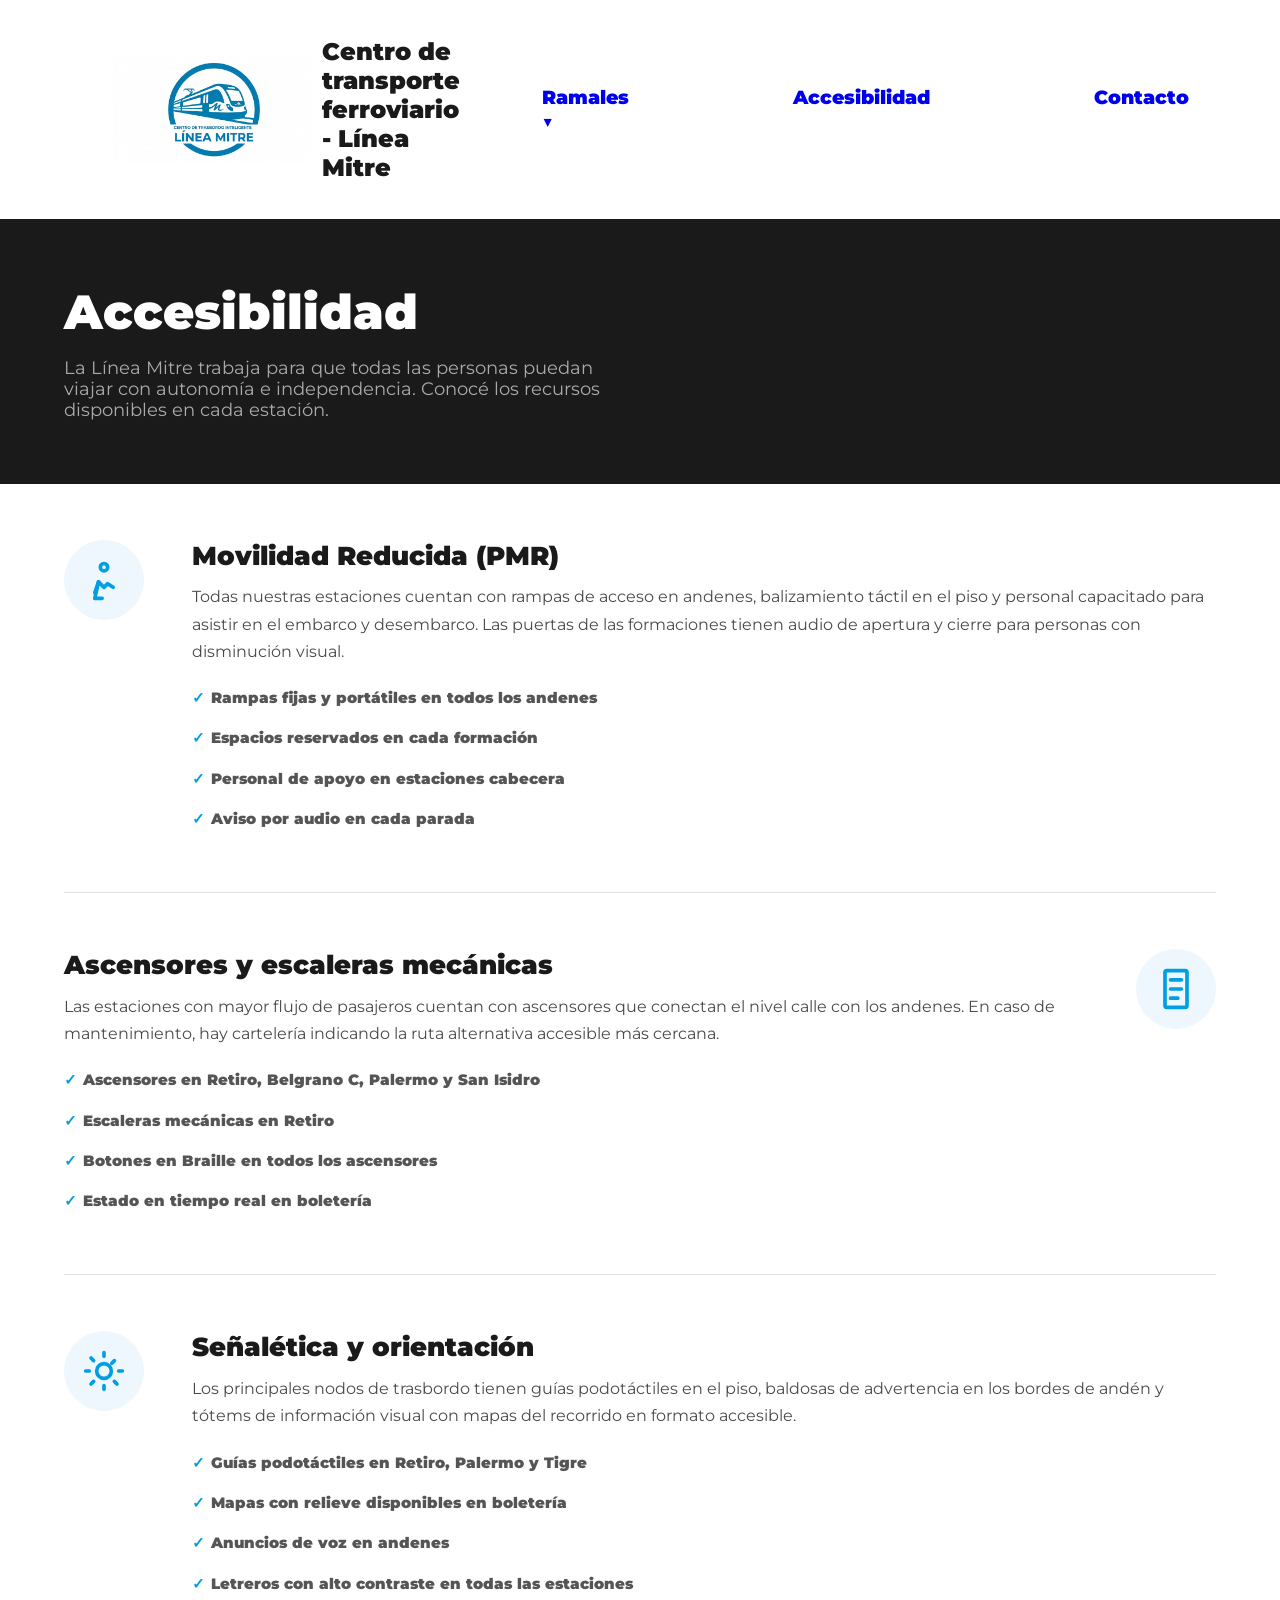
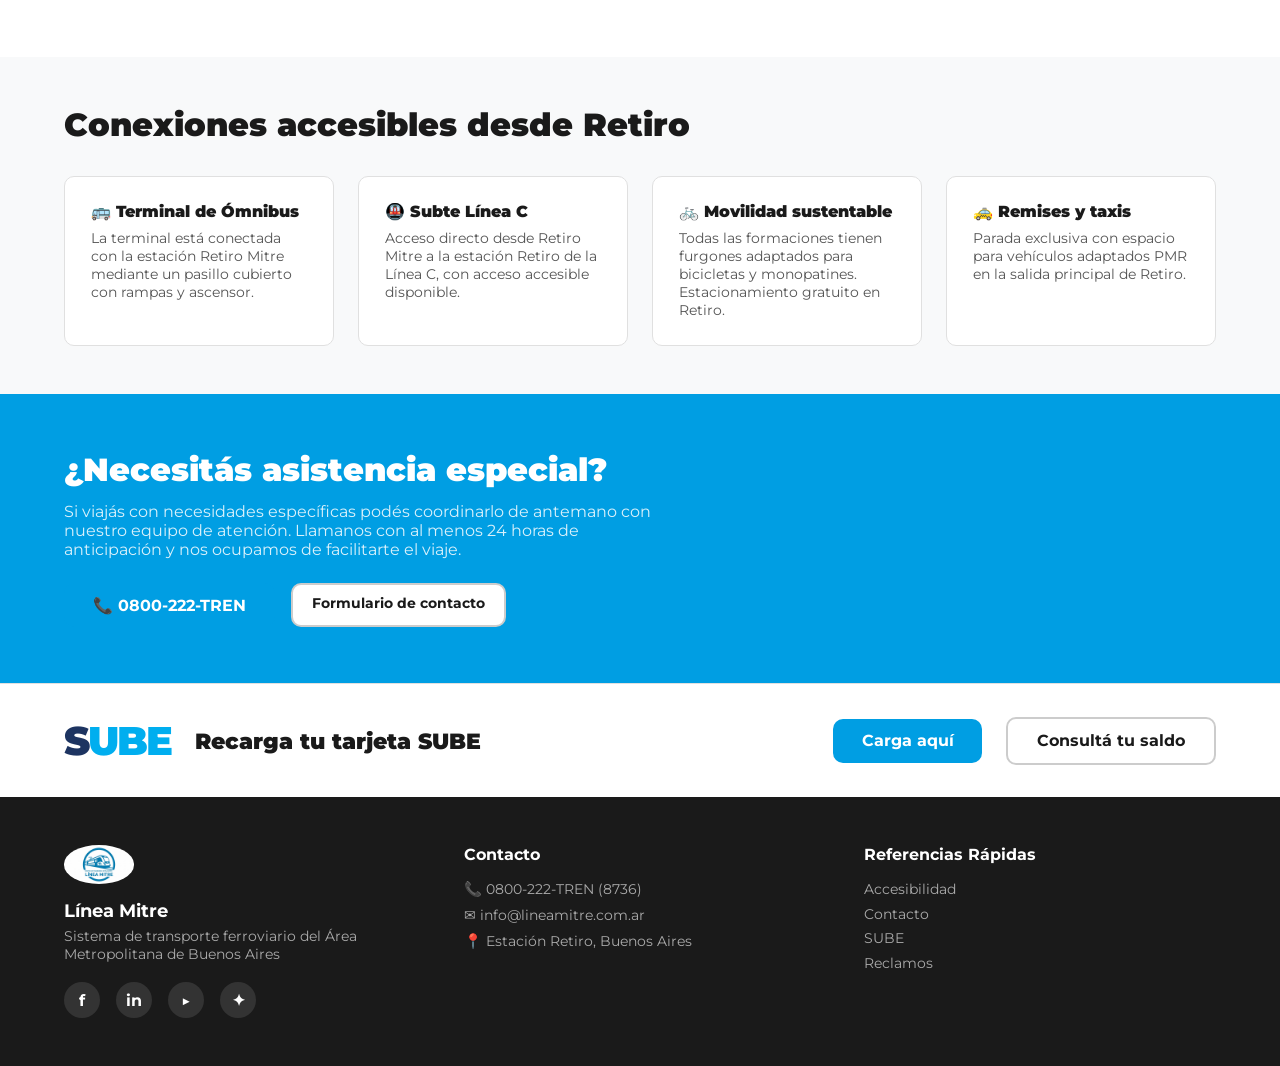
==== accesibilidad.html @ 97e93149 "Add files via upload" ====
<!DOCTYPE html>
<html lang="es">
<head>
    <meta charset="UTF-8">
    <meta name="viewport" content="width=device-width, initial-scale=1.0">
    <link rel="stylesheet" href="css/styles.css">
    <title>Accesibilidad - Línea Mitre</title>
</head>
<body>
    <header>
        <nav>
            <img id="img1" src="img/Gemini_Generated_Image_.png" alt="Línea Mitre">
            <h1>Centro de transporte ferroviario - Línea Mitre</h1>
            <ul>
                <li class="dropdown">
                    <a href="#" class="dropbtn">Ramales ▼</a>
                    <div class="dropdown-content">
                        <a href="https://facubrito.github.io/sitio_tren/#inicio">José León Suárez</a>
                        <a href="ramal-capilla.html">Capilla del Señor</a>
                        <a href="https://rafaelmontanerpt.github.io/ramal-zarate.html">Zárate</a>
                        <a href="https://crossiuade.github.io/ramalbartolomemitre/index.html">Bartolomé Mitre</a>
                        <a href="https://katydweb.github.io/Ramal_Tigre/" target="_blank">Tigre</a>
                    </div>
                </li>
                <li><a href="accesibilidad.html">Accesibilidad</a></li>
                <li><a href="contacto.html">Contacto</a></li>
                <li id="SUBE"><a href="sube.html">SUBE</a></li>
            </ul>
        </nav>
    </header>

    <main>
        <section id="acc-hero">
            <div id="acc-hero-inner">
                <h1>Accesibilidad</h1>
                <p>La Línea Mitre trabaja para que todas las personas puedan viajar con autonomía e independencia. Conocé los recursos disponibles en cada estación.</p>
            </div>
        </section>

        <section id="acc-destacados">
            <div class="acc-item">
                <div class="acc-icono-grande">
                    <svg viewBox="0 0 24 24" fill="none" stroke="#009EE3" stroke-width="2" stroke-linecap="round" stroke-linejoin="round">
                        <circle cx="12" cy="5" r="2"/>
                        <path d="M7 22l2-9 3 3 2-2 3 2"/>
                        <path d="M9 13l-2 6"/>
                        <path d="M7 22h4"/>
                    </svg>
                </div>
                <div class="acc-item-texto">
                    <h2>Movilidad Reducida (PMR)</h2>
                    <p>Todas nuestras estaciones cuentan con rampas de acceso en andenes, balizamiento táctil en el piso y personal capacitado para asistir en el embarco y desembarco. Las puertas de las formaciones tienen audio de apertura y cierre para personas con disminución visual.</p>
                    <ul class="acc-lista">
                        <li>Rampas fijas y portátiles en todos los andenes</li>
                        <li>Espacios reservados en cada formación</li>
                        <li>Personal de apoyo en estaciones cabecera</li>
                        <li>Aviso por audio en cada parada</li>
                    </ul>
                </div>
            </div>

            <div class="acc-item invertido">
                <div class="acc-icono-grande">
                    <svg viewBox="0 0 24 24" fill="none" stroke="#009EE3" stroke-width="2" stroke-linecap="round" stroke-linejoin="round">
                        <rect x="6" y="2" width="12" height="20" rx="1"/>
                        <path d="M9 7h6M9 12h6M9 17h4"/>
                    </svg>
                </div>
                <div class="acc-item-texto">
                    <h2>Ascensores y escaleras mecánicas</h2>
                    <p>Las estaciones con mayor flujo de pasajeros cuentan con ascensores que conectan el nivel calle con los andenes. En caso de mantenimiento, hay cartelería indicando la ruta alternativa accesible más cercana.</p>
                    <ul class="acc-lista">
                        <li>Ascensores en Retiro, Belgrano C, Palermo y San Isidro</li>
                        <li>Escaleras mecánicas en Retiro</li>
                        <li>Botones en Braille en todos los ascensores</li>
                        <li>Estado en tiempo real en boletería</li>
                    </ul>
                </div>
            </div>

            <div class="acc-item">
                <div class="acc-icono-grande">
                    <svg viewBox="0 0 24 24" fill="none" stroke="#009EE3" stroke-width="2" stroke-linecap="round" stroke-linejoin="round">
                        <path d="M2 12h2M20 12h2M12 2v2M12 20v2"/>
                        <circle cx="12" cy="12" r="4"/>
                        <path d="M4.93 4.93l1.41 1.41M17.66 17.66l1.41 1.41M17.66 6.34l-1.41 1.41M4.93 19.07l1.41-1.41"/>
                    </svg>
                </div>
                <div class="acc-item-texto">
                    <h2>Señalética y orientación</h2>
                    <p>Los principales nodos de trasbordo tienen guías podotáctiles en el piso, baldosas de advertencia en los bordes de andén y tótems de información visual con mapas del recorrido en formato accesible.</p>
                    <ul class="acc-lista">
                        <li>Guías podotáctiles en Retiro, Palermo y Tigre</li>
                        <li>Mapas con relieve disponibles en boletería</li>
                        <li>Anuncios de voz en andenes</li>
                        <li>Letreros con alto contraste en todas las estaciones</li>
                    </ul>
                </div>
            </div>
        </section>

        <section id="conexiones" style="background:#F8F9FA;padding:3rem 4rem">
            <h2 style="margin-bottom:2rem">Conexiones accesibles desde Retiro</h2>
            <div class="conexiones-grid">
                <div class="conexion-card">
                    <h3>🚌 Terminal de Ómnibus</h3>
                    <p>La terminal está conectada con la estación Retiro Mitre mediante un pasillo cubierto con rampas y ascensor.</p>
                </div>
                <div class="conexion-card">
                    <h3>🚇 Subte Línea C</h3>
                    <p>Acceso directo desde Retiro Mitre a la estación Retiro de la Línea C, con acceso accesible disponible.</p>
                </div>
                <div class="conexion-card">
                    <h3>🚲 Movilidad sustentable</h3>
                    <p>Todas las formaciones tienen furgones adaptados para bicicletas y monopatines. Estacionamiento gratuito en Retiro.</p>
                </div>
                <div class="conexion-card">
                    <h3>🚕 Remises y taxis</h3>
                    <p>Parada exclusiva con espacio para vehículos adaptados PMR en la salida principal de Retiro.</p>
                </div>
            </div>
        </section>

        <section id="acc-contacto">
            <h2>¿Necesitás asistencia especial?</h2>
            <p>Si viajás con necesidades específicas podés coordinarlo de antemano con nuestro equipo de atención. Llamanos con al menos 24 horas de anticipación y nos ocupamos de facilitarte el viaje.</p>
            <div style="display:flex;gap:1rem;margin-top:1.5rem;flex-wrap:wrap">
                <a href="tel:08002228736" class="btn-sube-carga">📞 0800-222-TREN</a>
                <a href="contacto.html" class="btn-outline">Formulario de contacto</a>
            </div>
        </section>
    </main>

    <section id="banner-sube">
        <p id="sube-logo-text"><span>S</span>UBE</p>
        <p id="banner-sube-titulo">Recarga tu tarjeta SUBE</p>
        <a href="sube.html" class="btn-sube-carga">Carga aquí</a>
        <a href="sube.html" class="btn-sube-saldo">Consultá tu saldo</a>
    </section>

    <footer id="footer-dark">
        <div id="footer-marca">
            <img id="footer-logo" src="img/Gemini_Generated_Image_.png" alt="Línea Mitre">
            <p><strong>Línea Mitre</strong></p>
            <p>Sistema de transporte ferroviario del Área Metropolitana de Buenos Aires</p>
            <div id="footer-social">
                <a href="#" aria-label="Facebook">f</a>
                <a href="#" aria-label="LinkedIn">in</a>
                <a href="#" aria-label="YouTube">▶</a>
                <a href="#" aria-label="Instagram">✦</a>
            </div>
        </div>
        <div class="footer-col-dark">
            <h4>Contacto</h4>
            <p>📞 0800-222-TREN (8736)</p>
            <p>✉ info@lineamitre.com.ar</p>
            <p>📍 Estación Retiro, Buenos Aires</p>
        </div>
        <div class="footer-col-dark">
            <h4>Referencias Rápidas</h4>
            <a href="accesibilidad.html">Accesibilidad</a>
            <a href="contacto.html">Contacto</a>
            <a href="sube.html">SUBE</a>
            <a href="contacto.html">Reclamos</a>
        </div>
    </footer>
    <script src="JS/nav.js"></script>
</body>
</html>
---- css/styles.css ----
@import url('https://fonts.googleapis.com/css2?family=Montserrat:wght@400;500;700;900&display=swap');

* {
    margin: 0;
    padding: 0;
    box-sizing: border-box;
}

header {
    margin: 0;
    padding: 0;
}

:root {
    --azul-sube: #009EE3;
    --fondo-tarjetas: #F8F9FA;
    --texto-titulos: #1A1A1A;
    --texto-parrafos: #4A4A4A;
    --verde-alerta: #00C853;
}

body {
    font-family: 'Montserrat', sans-serif;
    color: var(--texto-parrafos);
    background-color: #FFFFFF;
}

h1, h2, h3 {
    color: var(--texto-titulos);
    font-weight: 900;
}

h1 {
    font-size: 4rem;
}

h2 {
    font-size: 2rem;
}

h3 {
    font-size: 1.3rem;
}

nav {
    display: flex;
    justify-content: space-between;
    align-items: center;
    padding: 1.8rem 4rem;
}

nav h1, ul, li, a {
    display: flex;
    list-style: none;
    text-decoration: none;
    gap: 2rem;
    padding: 0.5rem;
    font-weight: 990;
    font-size: 1.2rem;
    margin-right: 50px;
}

nav h1 {
    font-size: 1.5rem;
}

#img1 {
    margin-left: 50px;
    width: 200px;
    height: auto;
}

#SUBE a {
    text-decoration: none;
    list-style: none;
    border-radius: 10px;
    background-color: #009EE3;
    color: white;
}

#inicio1 {
    display: flex;
    flex-wrap: wrap;
    justify-content: center;
    text-align: center;
    padding: 1.5rem 4rem;
    gap: 10px;
}

#destinos1 {
    display: flex;
    flex-wrap: wrap;
    justify-content: center;
    text-align: center;
    padding: 1.5rem 4rem;
    gap: 10px;
}

.carrusel1 img {
    position: relative;
    height: 500px;
    max-width: 700px;
    margin: 0 auto;
    border-radius: 10px;
}

.carrusel1 .img {
    display: none;
    width: 100%;
    height: 500px;
    object-fit: cover;
}

.carrusel1 .act {
    display: block;
}

.previo {
    left: 0;
}

.siguiente {
    right: 0;
}

table {
    width: 100%;
    border-collapse: collapse;
    margin: 20px 0;
}

th, td {
    padding: 12px 15px;
    text-align: left;
    border-bottom: 1px solid #e0e0e0;
}

th {
    background-color: var(--azul-sube);
    color: white;
}

.badge-pico {
    background-color: var(--verde-alerta);
    color: white;
    padding: 4px 12px;
    border-radius: 20px;
    font-size: 14px;
    font-weight: bold;
    display: inline-block;
}

.badge-valle {
    background-color: #0077b6;
    color: white;
    padding: 4px 12px;
    border-radius: 20px;
    font-size: 14px;
    font-weight: bold;
    display: inline-block;
}

#frecuencias {
    display: flex;
    flex-wrap: wrap;
    justify-content: center;
    text-align: center;
}

#frecuencias table {
    overflow: hidden;
    border-radius: 30px;
    border-width: 20px;
    margin: 2rem 4rem;
}

#hero {
    text-align: center;
    padding: 2.5rem 4rem 1.5rem;
}

#hero p {
    font-size: 1.1rem;
    color: var(--texto-parrafos);
    margin: 1rem auto 0;
    max-width: 600px;
}

#hero-img {
    position: relative;
    margin-top: 1.5rem;
}

#hero-img img {
    width: 100%;
    max-height: 500px;
    object-fit: cover;
    border-radius: 20px;
    display: block;
}

#btn-horarios {
    position: absolute;
    top: 50%;
    left: 50%;
    transform: translate(-50%, -50%);
    background-color: var(--azul-sube);
    color: white;
    border: none;
    border-radius: 10px;
    padding: 1rem 2.5rem;
    font-family: 'Montserrat', sans-serif;
    font-size: 1rem;
    font-weight: 900;
    letter-spacing: 2px;
    cursor: pointer;
}

#estado {
    padding: 3rem 4rem;
}

#estado h2 {
    margin-bottom: 1.5rem;
}

#tarjetas-estado {
    display: flex;
    gap: 2rem;
    flex-wrap: wrap;
}

.tarjeta-ramal {
    flex: 1;
    min-width: 200px;
    background-color: var(--fondo-tarjetas);
    border-radius: 10px;
    overflow: hidden;
    padding-bottom: 1.2rem;
    text-align: center;
}

.tarjeta-ramal img {
    width: 100%;
    height: 220px;
    object-fit: cover;
    display: block;
}

.tarjeta-ramal p {
    margin: 0.8rem 0 0.4rem;
    font-weight: 700;
    color: var(--texto-titulos);
    font-size: 1rem;
}

.badge-operativo {
    color: var(--verde-alerta);
    font-weight: 700;
    font-size: 0.9rem;
}

#accesibilidad {
    background-color: var(--fondo-tarjetas);
    display: flex;
    justify-content: space-between;
    align-items: center;
    padding: 3rem 4rem;
    gap: 3rem;
    flex-wrap: wrap;
}

#acc-texto {
    flex: 1;
    min-width: 300px;
}

#acc-texto h2 {
    margin-bottom: 1.5rem;
}

#acc-texto h4 {
    margin-top: 1.2rem;
    margin-bottom: 0.3rem;
    font-weight: 700;
    color: var(--texto-titulos);
    font-size: 1rem;
}

#acc-botones {
    display: flex;
    gap: 1rem;
    margin-top: 1.5rem;
    flex-wrap: wrap;
}

.btn-outline {
    border: 2px solid #CCCCCC;
    background-color: white;
    border-radius: 10px;
    padding: 0.6rem 1.2rem;
    font-family: 'Montserrat', sans-serif;
    font-size: 0.9rem;
    font-weight: 700;
    cursor: pointer;
    color: var(--texto-titulos);
}

#acc-img {
    display: flex;
    gap: 2rem;
    align-items: center;
    justify-content: center;
    flex: 1;
    min-width: 250px;
}

#acc-img img {
    width: 600px;
    height: auto;
    object-fit: contain;
}

#contacto-home {
    padding: 3rem 4rem;
}

#contacto-home h2 {
    margin-bottom: 2rem;
}

#contacto-grid {
    display: flex;
    gap: 2rem;
    flex-wrap: wrap;
}

#contacto-dir {
    flex: 1;
    min-width: 250px;
}

#contacto-dir p {
    margin-bottom: 0.5rem;
}

#mapa-retiro {
    width: 100%;
    height: 200px;
    object-fit: cover;
    border-radius: 10px;
    margin-top: 1rem;
    display: block;
}

#contacto-info {
    flex: 1;
    min-width: 250px;
}

#contacto-info p {
    margin-bottom: 0.5rem;
}

#telefonos-utiles {
    background-color: #FFD100;
    border-radius: 10px;
    padding: 1.2rem 1.5rem;
    margin-top: 1rem;
}

#telefonos-utiles h3 {
    margin-bottom: 0.8rem;
}

#telefonos-utiles table {
    border: none;
    margin: 0;
    width: 100%;
}

#telefonos-utiles td {
    border: none;
    padding: 0.25rem 0.5rem;
    background: none;
}

.num-emergencia {
    font-weight: 900;
    font-size: 1.1rem;
    color: var(--texto-titulos);
    width: 50px;
}

#banner-sube {
    display: flex;
    align-items: center;
    gap: 1.5rem;
    padding: 2rem 4rem;
    background-color: #FFFFFF;
    border-top: 1px solid #E0E0E0;
    flex-wrap: wrap;
}

#sube-logo-text {
    font-size: 2.5rem;
    font-weight: 900;
    letter-spacing: -2px;
    color: #00AEEF;
    margin-right: 0;
    padding: 0;
}

#sube-logo-text span {
    color: #1D3461;
}

#banner-sube-titulo {
    font-size: 1.4rem;
    font-weight: 900;
    color: var(--texto-titulos);
    flex: 1;
    margin-right: 0;
    padding: 0;
}

.btn-sube-carga {
    background-color: var(--azul-sube);
    color: white;
    text-decoration: none;
    padding: 0.8rem 1.8rem;
    border-radius: 10px;
    font-weight: 700;
    font-size: 1rem;
    margin-right: 0;
    display: inline-block;
}

.btn-sube-saldo {
    border: 2px solid #CCCCCC;
    color: var(--texto-titulos);
    text-decoration: none;
    padding: 0.8rem 1.8rem;
    border-radius: 10px;
    font-weight: 700;
    font-size: 1rem;
    margin-right: 0;
    display: inline-block;
}

#footer-dark {
    background-color: #1A1A1A;
    display: flex;
    gap: 3rem;
    padding: 3rem 4rem;
    flex-wrap: wrap;
}

#footer-marca {
    flex: 1;
    min-width: 200px;
}

#footer-logo {
    width: 70px;
    height: auto;
    border-radius: 50%;
    margin-bottom: 1rem;
    display: block;
}

#footer-marca p {
    color: #AAAAAA;
    margin-bottom: 0.4rem;
    font-size: 0.9rem;
    padding: 0;
    margin-right: 0;
}

#footer-marca strong {
    font-size: 1.1rem;
    color: white;
}

#footer-social {
    display: flex;
    gap: 1rem;
    margin-top: 1.2rem;
}

#footer-social a {
    color: white;
    font-weight: 700;
    text-decoration: none;
    font-size: 1rem;
    background-color: #333333;
    width: 36px;
    height: 36px;
    border-radius: 50%;
    display: flex;
    align-items: center;
    justify-content: center;
    margin-right: 0;
    padding: 0;
}

.footer-col-dark {
    flex: 1;
    min-width: 150px;
}

.footer-col-dark h4 {
    color: white;
    margin-bottom: 1rem;
    font-size: 1rem;
}

.footer-col-dark p {
    color: #AAAAAA;
    font-size: 0.9rem;
    margin-bottom: 0.5rem;
    padding: 0;
    margin-right: 0;
}

.footer-col-dark a {
    color: #AAAAAA;
    font-size: 0.9rem;
    text-decoration: none;
    display: block;
    margin-bottom: 0.4rem;
    font-weight: 400;
    margin-right: 0;
    padding: 0;
}

#contacto-header {
    text-align: center;
    padding: 2.5rem 4rem;
}

#contacto-header p {
    margin-top: 1rem;
    font-size: 1.1rem;
    color: var(--texto-parrafos);
    padding: 0;
    margin-right: 0;
}

#contacto-main {
    display: flex;
    gap: 2rem;
    padding: 2rem 4rem 3rem;
    flex-wrap: wrap;
    align-items: flex-start;
}

#form-col {
    flex: 1;
    min-width: 280px;
}

#form-col h2 {
    margin-bottom: 1.5rem;
}

#form-contacto {
    background-color: var(--fondo-tarjetas);
    border-radius: 10px;
    padding: 2rem;
}

#form-contacto label {
    display: block;
    font-size: 0.85rem;
    color: var(--texto-parrafos);
    margin-top: 1.2rem;
    margin-bottom: 0.4rem;
    font-weight: 500;
    padding: 0;
    margin-right: 0;
}

#form-contacto input,
#form-contacto select,
#form-contacto textarea {
    width: 100%;
    padding: 0.8rem 1rem;
    border: 1.5px solid #D0D0D0;
    border-radius: 10px;
    font-family: 'Montserrat', sans-serif;
    font-size: 1rem;
    color: var(--texto-parrafos);
    background-color: white;
    display: block;
    margin-right: 0;
}

#form-contacto textarea {
    height: 150px;
    resize: vertical;
}

#btn-enviar {
    width: 100%;
    background-color: var(--azul-sube);
    color: white;
    border: none;
    border-radius: 10px;
    padding: 1rem;
    font-family: 'Montserrat', sans-serif;
    font-size: 1rem;
    font-weight: 700;
    cursor: pointer;
    margin-top: 1.5rem;
}

#info-col {
    flex: 1;
    min-width: 280px;
    display: flex;
    flex-direction: column;
    gap: 1.2rem;
}

.tarjeta-contacto {
    background-color: var(--fondo-tarjetas);
    border-radius: 10px;
    padding: 1.5rem;
    display: flex;
    gap: 1rem;
    align-items: flex-start;
}

.icono-tarjeta {
    font-size: 1.8rem;
    flex-shrink: 0;
    padding: 0;
    margin-right: 0;
}

.tarjeta-contacto p {
    margin-bottom: 0.4rem;
    padding: 0;
    margin-right: 0;
}

#tel-principal {
    color: var(--azul-sube);
    font-size: 1.4rem;
    margin: 0.3rem 0;
}

#img-oficina {
    width: 100%;
    height: 180px;
    object-fit: cover;
    border-radius: 10px;
    margin-top: 1rem;
    display: block;
}

#telefonos-emergencia {
    background-color: #FFFDE7;
    border: 2px solid #FFD100;
    border-radius: 10px;
    padding: 1.5rem;
}

#telefonos-emergencia h3 {
    margin-bottom: 1rem;
}

#telefonos-emergencia table {
    border: none;
    margin: 0;
    width: 100%;
}

#telefonos-emergencia td {
    border: none;
    padding: 0.4rem 0.5rem;
    background: none;
}

#footer-light {
    padding: 3rem 4rem;
    border-top: 1px solid #E0E0E0;
}

#footer-cols {
    display: flex;
    gap: 2rem;
    flex-wrap: wrap;
    margin-bottom: 2rem;
}

.footer-col {
    flex: 1;
    min-width: 150px;
}

.footer-col h4 {
    font-size: 1rem;
    color: var(--texto-titulos);
    margin-bottom: 1rem;
}

.footer-col a {
    display: block;
    color: var(--texto-parrafos);
    text-decoration: none;
    font-size: 0.9rem;
    margin-bottom: 0.4rem;
    font-weight: 400;
    margin-right: 0;
    padding: 0;
}

#footer-copy {
    text-align: center;
    color: var(--texto-parrafos);
    font-size: 0.85rem;
    border-top: 1px solid #E0E0E0;
    padding-top: 1.5rem;
    padding-bottom: 0;
    margin-right: 0;
}

.tarjeta-oficina {
    width: 100%;
    margin-top: 1.5rem;
}

.tarjeta-oficina-header {
    display: flex;
    flex-direction: column;
    align-items: flex-start;
    margin-bottom: 1rem;
}

.icono-ubicacion {
    display: flex;
    justify-content: flex-start;
    margin-bottom: 0.5rem;
}

.icono-ubicacion svg {
    stroke: var(--azul-sube);
    width: 32px;
    height: 32px;
}

.texto-oficina h3 {
    font-size: 1.5rem;
    color: var(--texto-titulos);
    font-weight: 900;
    margin-bottom: 0.2rem;
}

.texto-oficina p {
    font-size: 1rem;
    color: #666666;
    margin: 0;
}

.img-oficina-card {
    width: 100%;
    height: 250px;
    border-radius: 12px;
    border: 1px solid #EAEAEA;
    display: block;
    box-shadow: 0 4px 12px rgba(0, 0, 0, 0.05);
}

.dropdown {
    position: relative;
}

.dropdown-content {
    display: none;
    position: absolute;
    top: 100%;
    left: 0;
    background-color: #FFFFFF;
    min-width: 220px;
    box-shadow: 0px 8px 16px rgba(0,0,0,0.1);
    border-radius: 10px;
    z-index: 1000;
    padding: 0 !important;
    margin: 0 !important;
    flex-direction: column;
}

.dropdown:hover .dropdown-content,
.dropdown.abierto .dropdown-content {
    display: flex;
}

nav .dropdown-content a {
    display: block !important;
    padding: 12px 20px !important;
    margin: 0 !important;
    font-size: 1rem !important;
    font-weight: 700 !important;
    color: var(--texto-parrafos) !important;
    border-bottom: 1px solid #F0F0F0;
    width: 100%;
    text-align: left;
}

nav .dropdown-content a:last-child {
    border-bottom: none;
}

nav .dropdown-content a:hover {
    background-color: #F8F9FA !important;
    color: var(--azul-sube) !important;
}

@media (max-width: 768px) {
    h1 { font-size: 2.2rem; }
    h2 { font-size: 1.8rem; }

    nav {
        flex-direction: column;
        padding: 1.5rem;
        text-align: center;
        gap: 1rem;
    }
    
    #img1 {
        margin-left: 0;
        margin: 0 auto; 
    }

    nav h1, ul, li, a {
        margin-right: 0; 
        gap: 1rem;
        justify-content: center;
    }

    ul {
        flex-wrap: wrap; 
    }

    #hero, #estado, #accesibilidad, #contacto-home, #banner-sube, #footer-dark, #contacto-header, #contacto-main {
        padding-left: 1.5rem;
        padding-right: 1.5rem;
        padding-top: 2rem;
        padding-bottom: 2rem;
    }

    #acc-img img {
        width: 100%; 
        max-width: 300px; 
    }

    #banner-sube {
        justify-content: center;
        text-align: center;
    }

    .btn-sube-carga, .btn-sube-saldo {
        width: 100%;
        text-align: center;
    }

    #footer-dark {
        text-align: center;
        gap: 2rem;
    }

    #footer-logo {
        margin: 0 auto 1rem; 
    }

    #footer-social {
        justify-content: center;
    }

    .dropdown-content {
        position: static;
        box-shadow: none;
        width: 100%;
        border: 1px solid #EAEAEA;
        margin-top: 10px !important;
    }
}
/* --- sube.html --- */

#sube-hero {
    background: linear-gradient(135deg, #009EE3 0%, #006aa8 100%);
    color: white;
    padding: 4rem;
    text-align: left;
}

#sube-hero-inner { max-width: 700px; }

#sube-hero h1 {
    color: white;
    font-size: 2.8rem;
    margin-bottom: 1rem;
}

#sube-hero p {
    color: rgba(255,255,255,.85);
    font-size: 1.1rem;
    max-width: 560px;
}

#sube-info, #sube-tarifas, #sube-obtener {
    padding: 3rem 4rem;
}

#sube-tarifas { background: #F8F9FA; }

#sube-info h2, #sube-tarifas h2, #sube-obtener h2 {
    margin-bottom: 2rem;
}

.sube-grid {
    display: flex;
    gap: 1.5rem;
    flex-wrap: wrap;
}

.sube-card {
    flex: 1;
    min-width: 200px;
    background: white;
    border: 1px solid #E0E0E0;
    border-radius: 10px;
    padding: 1.8rem;
}

#sube-tarifas .sube-card { background: white; }

.sube-icono {
    font-size: 2rem;
    margin-bottom: 0.8rem;
}

.sube-card h3 {
    font-size: 1rem;
    margin-bottom: 0.5rem;
    color: #1A1A1A;
}

.sube-card p { font-size: 0.92rem; color: #555; }

/* --- accesibilidad.html --- */

#acc-hero {
    background: #1A1A1A;
    color: white;
    padding: 4rem;
}

#acc-hero-inner { max-width: 700px; }

#acc-hero h1 {
    color: white;
    font-size: 3rem;
    margin-bottom: 1rem;
}

#acc-hero p {
    color: #AAAAAA;
    font-size: 1.1rem;
    max-width: 560px;
}

#acc-destacados {
    padding: 0 4rem;
}

.acc-item {
    display: flex;
    gap: 3rem;
    align-items: flex-start;
    padding: 3.5rem 0;
    border-bottom: 1px solid #E0E0E0;
}

.acc-item:last-child { border-bottom: none; }

.acc-item.invertido { flex-direction: row-reverse; }

.acc-icono-grande {
    width: 80px;
    height: 80px;
    flex-shrink: 0;
    background: #EEF7FD;
    border-radius: 50%;
    display: flex;
    align-items: center;
    justify-content: center;
    padding: 18px;
}

.acc-icono-grande svg { width: 100%; height: 100%; }

.acc-item-texto h2 { font-size: 1.6rem; margin-bottom: 0.8rem; }
.acc-item-texto p { color: #4A4A4A; line-height: 1.7; margin-bottom: 1rem; }

.acc-lista {
    list-style: none;
    display: flex;
    flex-direction: column;
    gap: 0.4rem;
    padding: 0;
}

.acc-lista li {
    font-size: 0.92rem;
    color: #555;
    padding-left: 1.2rem;
    position: relative;
}

.acc-lista li::before {
    content: '✓';
    position: absolute;
    left: 0;
    color: #009EE3;
    font-weight: 900;
}

.conexiones-grid {
    display: flex;
    gap: 1.5rem;
    flex-wrap: wrap;
}

.conexion-card {
    flex: 1;
    min-width: 200px;
    background: white;
    border-radius: 10px;
    padding: 1.6rem;
    border: 1px solid #E0E0E0;
}

.conexion-card h3 { font-size: 1rem; margin-bottom: 0.5rem; }
.conexion-card p { font-size: 0.9rem; color: #555; }

#acc-contacto {
    padding: 3.5rem 4rem;
    background: #009EE3;
    color: white;
}

#acc-contacto h2 { color: white; font-size: 2rem; margin-bottom: 0.8rem; }
#acc-contacto p { color: rgba(255,255,255,.85); max-width: 600px; font-size: 1rem; }

@media (max-width: 768px) {
    #sube-hero, #sube-info, #sube-tarifas, #sube-obtener,
    #acc-hero, #acc-destacados, #conexiones, #acc-contacto {
        padding-left: 1.5rem;
        padding-right: 1.5rem;
    }

    .acc-item, .acc-item.invertido { flex-direction: column; }
}
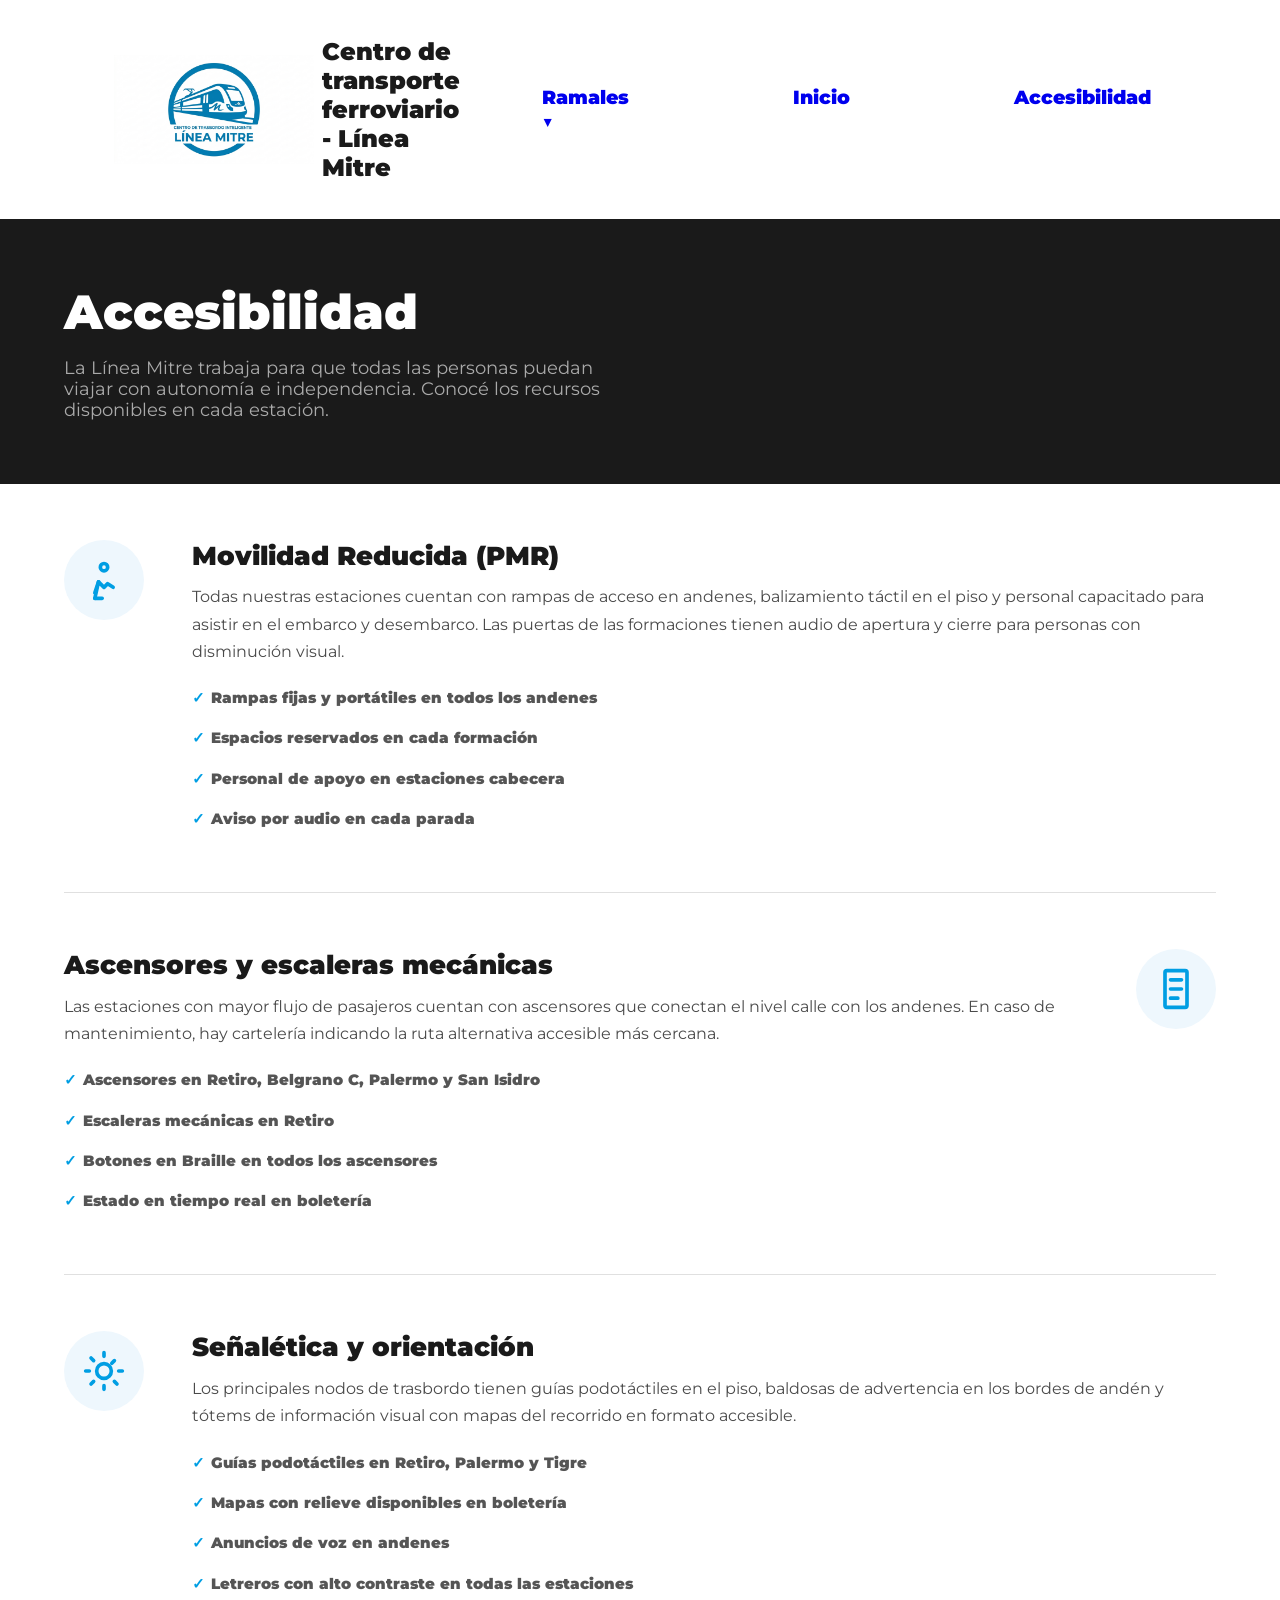
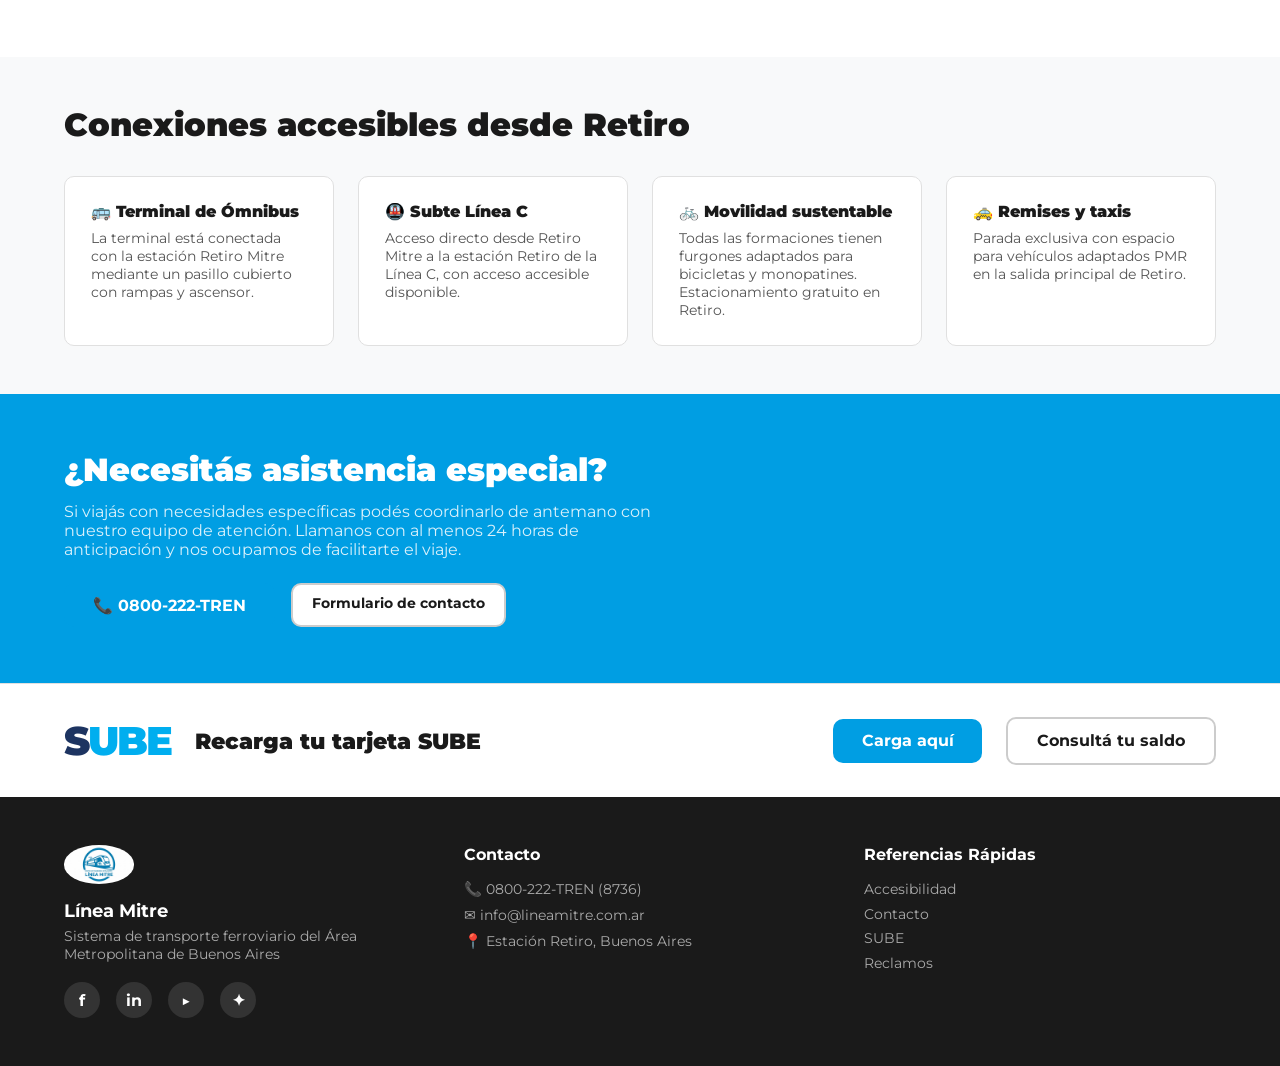
==== commit d063ea83: "Add files via upload" ====
--- a/accesibilidad.html
+++ b/accesibilidad.html
@@ -17,11 +17,12 @@
                     <div class="dropdown-content">
                         <a href="https://facubrito.github.io/sitio_tren/#inicio">José León Suárez</a>
                         <a href="ramal-capilla.html">Capilla del Señor</a>
-                        <a href="https://rafaelmontanerpt.github.io/ramal-zarate.html">Zárate</a>
+                        <a href="https://rafaelmontanerpt.github.io/RamalZarateTP/">Zárate</a>
                         <a href="https://crossiuade.github.io/ramalbartolomemitre/index.html">Bartolomé Mitre</a>
                         <a href="https://katydweb.github.io/Ramal_Tigre/" target="_blank">Tigre</a>
                     </div>
                 </li>
+                <li><a href="index.html">Inicio</a></li>
                 <li><a href="accesibilidad.html">Accesibilidad</a></li>
                 <li><a href="contacto.html">Contacto</a></li>
                 <li id="SUBE"><a href="sube.html">SUBE</a></li>
